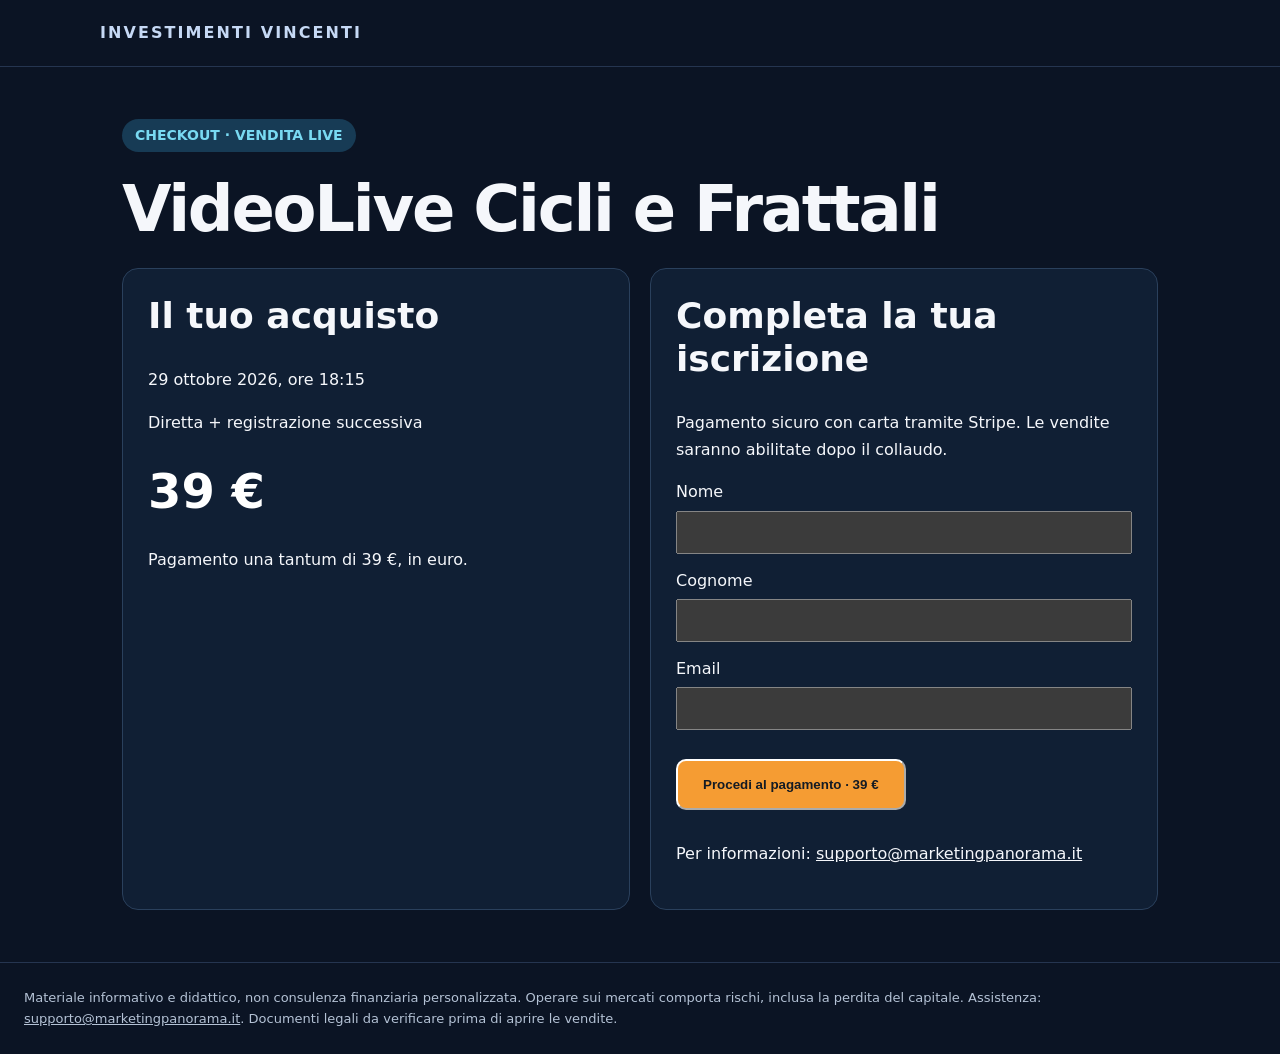
==== ckoutfrat-live/index.html @ 0eb97069 "Add staged Frattali live checkout page while preserving test checkout" ====
<!doctype html><html lang="it"><head><meta charset="utf-8"><meta name="viewport" content="width=device-width,initial-scale=1"><title>Checkout | Investimenti Vincenti</title><link rel="stylesheet" href="/styles.css"></head><body><header><div class="brand">INVESTIMENTI VINCENTI</div></header><main class="wrap"><span class="pill">CHECKOUT · VENDITA LIVE</span><h1>VideoLive Cicli e Frattali</h1><div class="grid"><div class="box"><h2>Il tuo acquisto</h2><p>29 ottobre 2026, ore 18:15</p><p>Diretta + registrazione successiva</p><div class="price">39 €</div><p>Pagamento una tantum di 39 €, in euro.</p></div><div class="box"><h2>Completa la tua iscrizione</h2><p>Pagamento sicuro con carta tramite Stripe. Le vendite saranno abilitate dopo il collaudo.</p><form id="test-checkout"><label for="first">Nome</label><input id="first" name="first" required autocomplete="given-name" maxlength="100" style="display:block;width:100%;padding:12px;margin:5px 0 14px"><label for="last">Cognome</label><input id="last" name="last" required autocomplete="family-name" maxlength="100" style="display:block;width:100%;padding:12px;margin:5px 0 14px"><label for="email">Email</label><input id="email" type="email" name="email" required autocomplete="email" style="display:block;width:100%;padding:12px;margin:5px 0 14px"><button class="button" type="submit" id="pay">Procedi al pagamento · 39 €</button><p id="status" aria-live="polite"></p></form><script>document.getElementById('test-checkout').addEventListener('submit',async e=>{e.preventDefault();const button=document.getElementById('pay');const status=document.getElementById('status');button.disabled=true;status.textContent='Apertura del pagamento…';try{const f=new FormData(e.target);const r=await fetch('/api/create-checkout-live',{method:'POST',headers:{'Content-Type':'application/json'},body:JSON.stringify({firstName:f.get('first'),lastName:f.get('last'),email:f.get('email')})});const data=await r.json();if(!r.ok||!data.url)throw Error(data.error||'Errore temporaneo');window.location.href=data.url}catch(error){status.textContent=error.message;button.disabled=false}});</script><p>Per informazioni: <a href="mailto:supporto@marketingpanorama.it">supporto@marketingpanorama.it</a></p></div></div></main><footer>Materiale informativo e didattico, non consulenza finanziaria personalizzata. Operare sui mercati comporta rischi, inclusa la perdita del capitale. Assistenza: <a href="mailto:supporto@marketingpanorama.it">supporto@marketingpanorama.it</a>. Documenti legali da verificare prima di aprire le vendite.</footer></body></html>
---- styles.css ----
:root{color-scheme:dark}*{box-sizing:border-box}body{margin:0;background:#0b1424;color:#f5f7fb;font-family:Inter,system-ui,-apple-system,Segoe UI,sans-serif;line-height:1.65}a{color:inherit}header{border-bottom:1px solid #253550;padding:20px max(22px,calc((100vw - 1080px)/2))}.brand{letter-spacing:.13em;font-weight:800;color:#c6d9f5}.wrap{max-width:1080px;margin:auto;padding:52px 22px}.pill{display:inline-block;background:#173b55;color:#79daf2;padding:5px 13px;border-radius:99px;font-size:14px;font-weight:700}h1{font-size:clamp(36px,5vw,66px);line-height:1.12;margin:22px 0;letter-spacing:-.035em}h2{font-size:clamp(26px,3vw,36px);line-height:1.2}.lead{font-size:clamp(18px,2vw,23px);color:#c5d3e5;max-width:780px}.muted{color:#b4c2d5}.accent{color:#80e0ee}.button{display:inline-block;background:#f59c33;color:#141b24;text-decoration:none;padding:16px 25px;border-radius:10px;font-weight:800;margin:15px 0}.button.disabled{background:#536174;color:#fff;cursor:not-allowed}.grid{display:grid;grid-template-columns:repeat(auto-fit,minmax(260px,1fr));gap:20px}.box{border:1px solid #2a405c;border-radius:16px;background:#101f34;padding:25px}.box h2{margin-top:0}.price{font-size:48px;font-weight:800;color:#fff}.notice{padding:16px 18px;background:#192f48;border-left:4px solid #f59c33;border-radius:8px}.section{margin-top:66px}ul{padding-left:22px}footer{border-top:1px solid #253550;padding:24px;color:#b4c2d5;font-size:13px}small{font-size:13px}
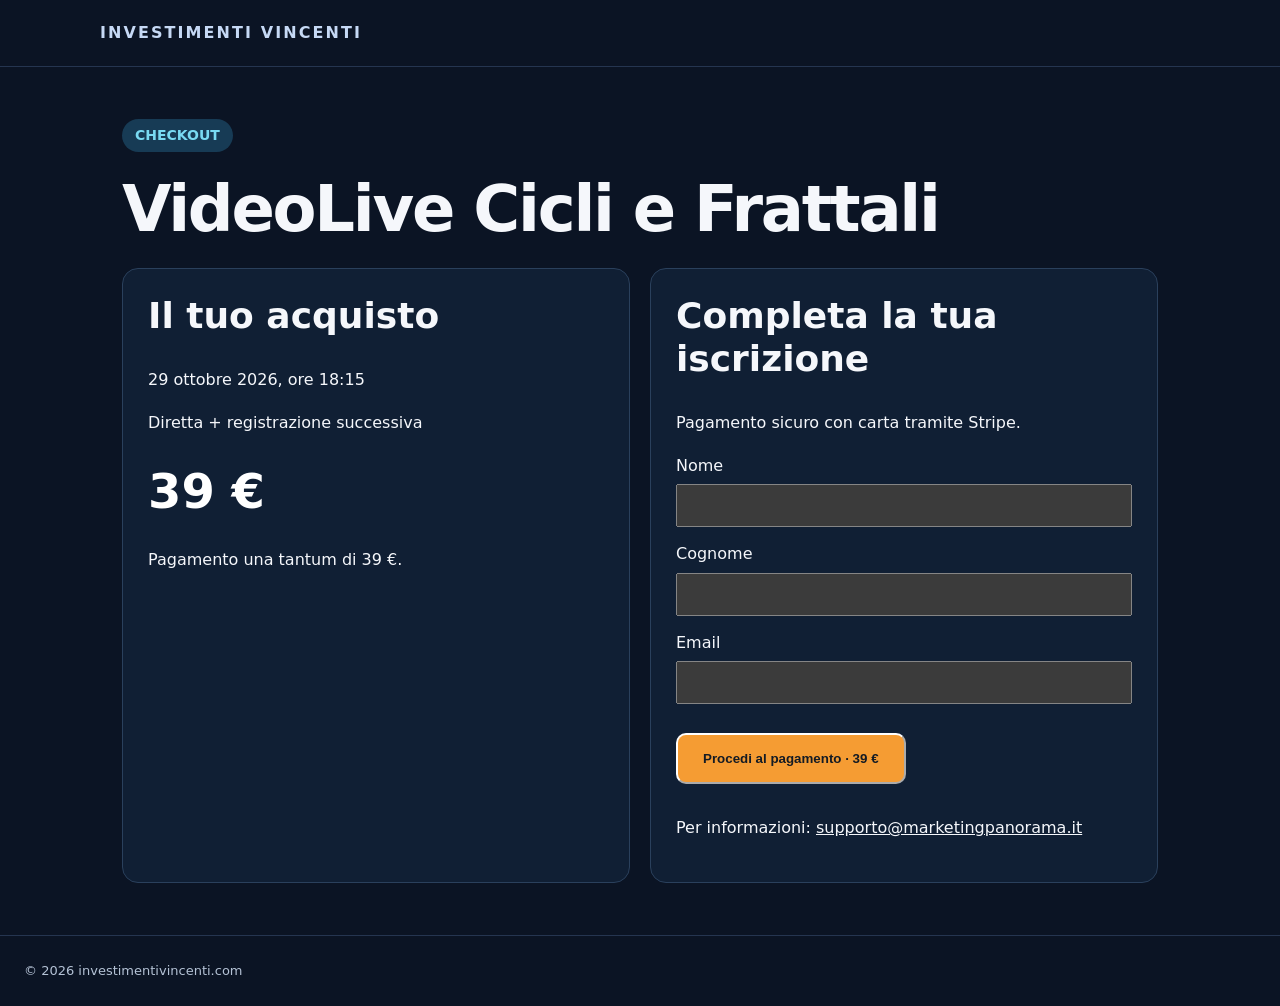
==== commit b513718c: "Clean up public Frattali checkout wording and footer" ====
--- a/ckoutfrat-live/index.html
+++ b/ckoutfrat-live/index.html
@@ -1 +1 @@
-<!doctype html><html lang="it"><head><meta charset="utf-8"><meta name="viewport" content="width=device-width,initial-scale=1"><title>Checkout | Investimenti Vincenti</title><link rel="stylesheet" href="/styles.css"></head><body><header><div class="brand">INVESTIMENTI VINCENTI</div></header><main class="wrap"><span class="pill">CHECKOUT · VENDITA LIVE</span><h1>VideoLive Cicli e Frattali</h1><div class="grid"><div class="box"><h2>Il tuo acquisto</h2><p>29 ottobre 2026, ore 18:15</p><p>Diretta + registrazione successiva</p><div class="price">39 €</div><p>Pagamento una tantum di 39 €, in euro.</p></div><div class="box"><h2>Completa la tua iscrizione</h2><p>Pagamento sicuro con carta tramite Stripe. Le vendite saranno abilitate dopo il collaudo.</p><form id="test-checkout"><label for="first">Nome</label><input id="first" name="first" required autocomplete="given-name" maxlength="100" style="display:block;width:100%;padding:12px;margin:5px 0 14px"><label for="last">Cognome</label><input id="last" name="last" required autocomplete="family-name" maxlength="100" style="display:block;width:100%;padding:12px;margin:5px 0 14px"><label for="email">Email</label><input id="email" type="email" name="email" required autocomplete="email" style="display:block;width:100%;padding:12px;margin:5px 0 14px"><button class="button" type="submit" id="pay">Procedi al pagamento · 39 €</button><p id="status" aria-live="polite"></p></form><script>document.getElementById('test-checkout').addEventListener('submit',async e=>{e.preventDefault();const button=document.getElementById('pay');const status=document.getElementById('status');button.disabled=true;status.textContent='Apertura del pagamento…';try{const f=new FormData(e.target);const r=await fetch('/api/create-checkout-live',{method:'POST',headers:{'Content-Type':'application/json'},body:JSON.stringify({firstName:f.get('first'),lastName:f.get('last'),email:f.get('email')})});const data=await r.json();if(!r.ok||!data.url)throw Error(data.error||'Errore temporaneo');window.location.href=data.url}catch(error){status.textContent=error.message;button.disabled=false}});</script><p>Per informazioni: <a href="mailto:supporto@marketingpanorama.it">supporto@marketingpanorama.it</a></p></div></div></main><footer>Materiale informativo e didattico, non consulenza finanziaria personalizzata. Operare sui mercati comporta rischi, inclusa la perdita del capitale. Assistenza: <a href="mailto:supporto@marketingpanorama.it">supporto@marketingpanorama.it</a>. Documenti legali da verificare prima di aprire le vendite.</footer></body></html>+<!doctype html><html lang="it"><head><meta charset="utf-8"><meta name="viewport" content="width=device-width,initial-scale=1"><title>Checkout | Investimenti Vincenti</title><link rel="stylesheet" href="/styles.css"></head><body><header><div class="brand">INVESTIMENTI VINCENTI</div></header><main class="wrap"><span class="pill">CHECKOUT</span><h1>VideoLive Cicli e Frattali</h1><div class="grid"><div class="box"><h2>Il tuo acquisto</h2><p>29 ottobre 2026, ore 18:15</p><p>Diretta + registrazione successiva</p><div class="price">39 €</div><p>Pagamento una tantum di 39 €.</p></div><div class="box"><h2>Completa la tua iscrizione</h2><p>Pagamento sicuro con carta tramite Stripe.</p><form id="test-checkout"><label for="first">Nome</label><input id="first" name="first" required autocomplete="given-name" maxlength="100" style="display:block;width:100%;padding:12px;margin:5px 0 14px"><label for="last">Cognome</label><input id="last" name="last" required autocomplete="family-name" maxlength="100" style="display:block;width:100%;padding:12px;margin:5px 0 14px"><label for="email">Email</label><input id="email" type="email" name="email" required autocomplete="email" style="display:block;width:100%;padding:12px;margin:5px 0 14px"><button class="button" type="submit" id="pay">Procedi al pagamento · 39 €</button><p id="status" aria-live="polite"></p></form><script>document.getElementById('test-checkout').addEventListener('submit',async e=>{e.preventDefault();const button=document.getElementById('pay');const status=document.getElementById('status');button.disabled=true;status.textContent='Apertura del pagamento…';try{const f=new FormData(e.target);const r=await fetch('/api/create-checkout-live',{method:'POST',headers:{'Content-Type':'application/json'},body:JSON.stringify({firstName:f.get('first'),lastName:f.get('last'),email:f.get('email')})});const data=await r.json();if(!r.ok||!data.url)throw Error(data.error||'Errore temporaneo');window.location.href=data.url}catch(error){status.textContent=error.message;button.disabled=false}});</script><p>Per informazioni: <a href="mailto:supporto@marketingpanorama.it">supporto@marketingpanorama.it</a></p></div></div></main><footer>© 2026 investimentivincenti.com</footer></body></html>
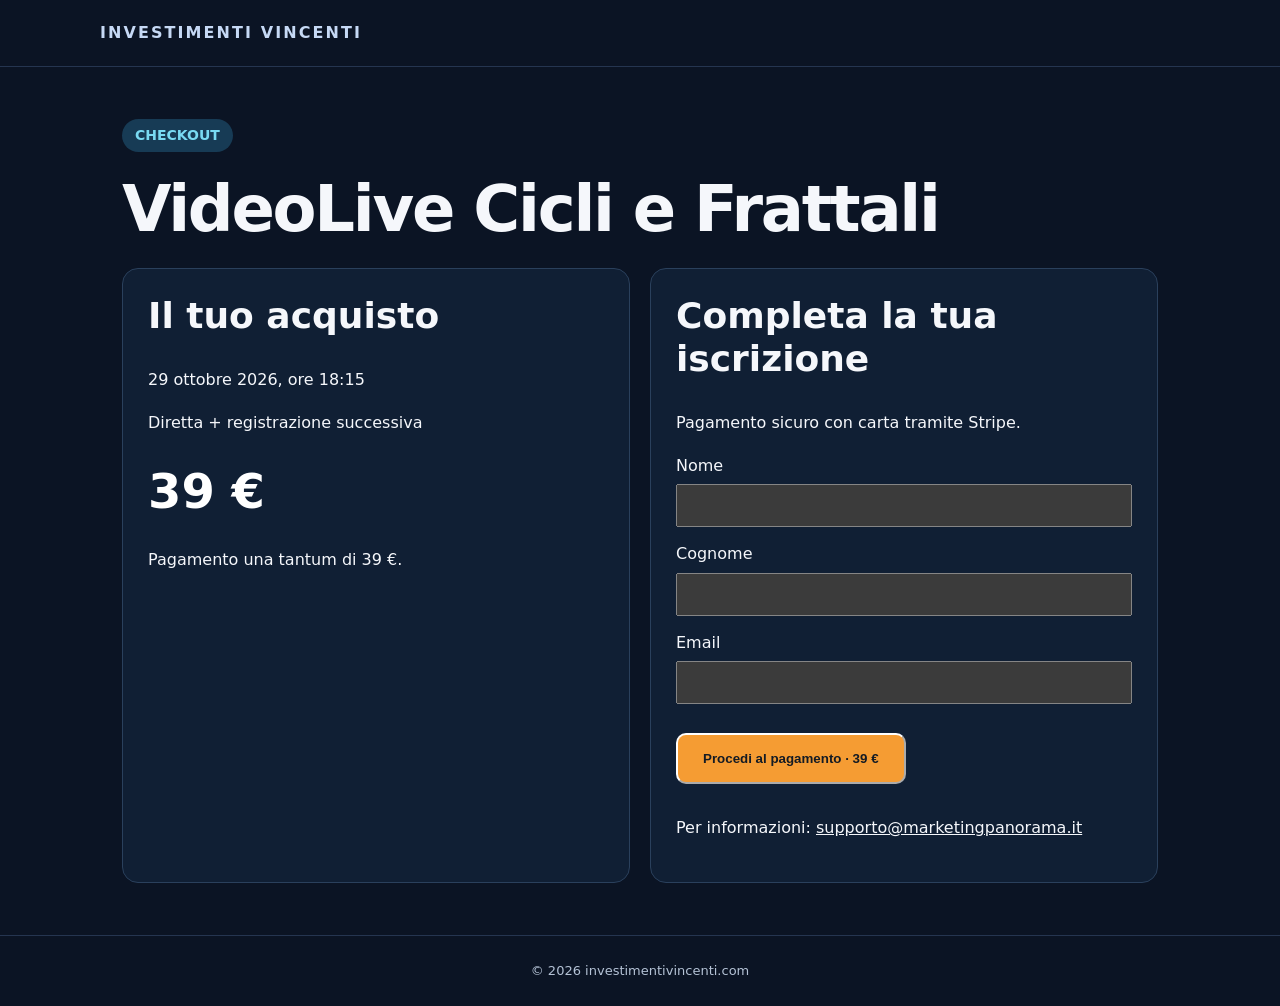
==== commit c3f914ba: "Center live checkout footer" ====
--- a/ckoutfrat-live/index.html
+++ b/ckoutfrat-live/index.html
@@ -1 +1 @@
-<!doctype html><html lang="it"><head><meta charset="utf-8"><meta name="viewport" content="width=device-width,initial-scale=1"><title>Checkout | Investimenti Vincenti</title><link rel="stylesheet" href="/styles.css"></head><body><header><div class="brand">INVESTIMENTI VINCENTI</div></header><main class="wrap"><span class="pill">CHECKOUT</span><h1>VideoLive Cicli e Frattali</h1><div class="grid"><div class="box"><h2>Il tuo acquisto</h2><p>29 ottobre 2026, ore 18:15</p><p>Diretta + registrazione successiva</p><div class="price">39 €</div><p>Pagamento una tantum di 39 €.</p></div><div class="box"><h2>Completa la tua iscrizione</h2><p>Pagamento sicuro con carta tramite Stripe.</p><form id="test-checkout"><label for="first">Nome</label><input id="first" name="first" required autocomplete="given-name" maxlength="100" style="display:block;width:100%;padding:12px;margin:5px 0 14px"><label for="last">Cognome</label><input id="last" name="last" required autocomplete="family-name" maxlength="100" style="display:block;width:100%;padding:12px;margin:5px 0 14px"><label for="email">Email</label><input id="email" type="email" name="email" required autocomplete="email" style="display:block;width:100%;padding:12px;margin:5px 0 14px"><button class="button" type="submit" id="pay">Procedi al pagamento · 39 €</button><p id="status" aria-live="polite"></p></form><script>document.getElementById('test-checkout').addEventListener('submit',async e=>{e.preventDefault();const button=document.getElementById('pay');const status=document.getElementById('status');button.disabled=true;status.textContent='Apertura del pagamento…';try{const f=new FormData(e.target);const r=await fetch('/api/create-checkout-live',{method:'POST',headers:{'Content-Type':'application/json'},body:JSON.stringify({firstName:f.get('first'),lastName:f.get('last'),email:f.get('email')})});const data=await r.json();if(!r.ok||!data.url)throw Error(data.error||'Errore temporaneo');window.location.href=data.url}catch(error){status.textContent=error.message;button.disabled=false}});</script><p>Per informazioni: <a href="mailto:supporto@marketingpanorama.it">supporto@marketingpanorama.it</a></p></div></div></main><footer>© 2026 investimentivincenti.com</footer></body></html>+<!doctype html><html lang="it"><head><meta charset="utf-8"><meta name="viewport" content="width=device-width,initial-scale=1"><title>Checkout | Investimenti Vincenti</title><link rel="stylesheet" href="/styles.css"></head><body><header><div class="brand">INVESTIMENTI VINCENTI</div></header><main class="wrap"><span class="pill">CHECKOUT</span><h1>VideoLive Cicli e Frattali</h1><div class="grid"><div class="box"><h2>Il tuo acquisto</h2><p>29 ottobre 2026, ore 18:15</p><p>Diretta + registrazione successiva</p><div class="price">39 €</div><p>Pagamento una tantum di 39 €.</p></div><div class="box"><h2>Completa la tua iscrizione</h2><p>Pagamento sicuro con carta tramite Stripe.</p><form id="test-checkout"><label for="first">Nome</label><input id="first" name="first" required autocomplete="given-name" maxlength="100" style="display:block;width:100%;padding:12px;margin:5px 0 14px"><label for="last">Cognome</label><input id="last" name="last" required autocomplete="family-name" maxlength="100" style="display:block;width:100%;padding:12px;margin:5px 0 14px"><label for="email">Email</label><input id="email" type="email" name="email" required autocomplete="email" style="display:block;width:100%;padding:12px;margin:5px 0 14px"><button class="button" type="submit" id="pay">Procedi al pagamento · 39 €</button><p id="status" aria-live="polite"></p></form><script>document.getElementById('test-checkout').addEventListener('submit',async e=>{e.preventDefault();const button=document.getElementById('pay');const status=document.getElementById('status');button.disabled=true;status.textContent='Apertura del pagamento…';try{const f=new FormData(e.target);const r=await fetch('/api/create-checkout-live',{method:'POST',headers:{'Content-Type':'application/json'},body:JSON.stringify({firstName:f.get('first'),lastName:f.get('last'),email:f.get('email')})});const data=await r.json();if(!r.ok||!data.url)throw Error(data.error||'Errore temporaneo');window.location.href=data.url}catch(error){status.textContent=error.message;button.disabled=false}});</script><p>Per informazioni: <a href="mailto:supporto@marketingpanorama.it">supporto@marketingpanorama.it</a></p></div></div></main><footer style="text-align:center">© 2026 investimentivincenti.com</footer></body></html>
